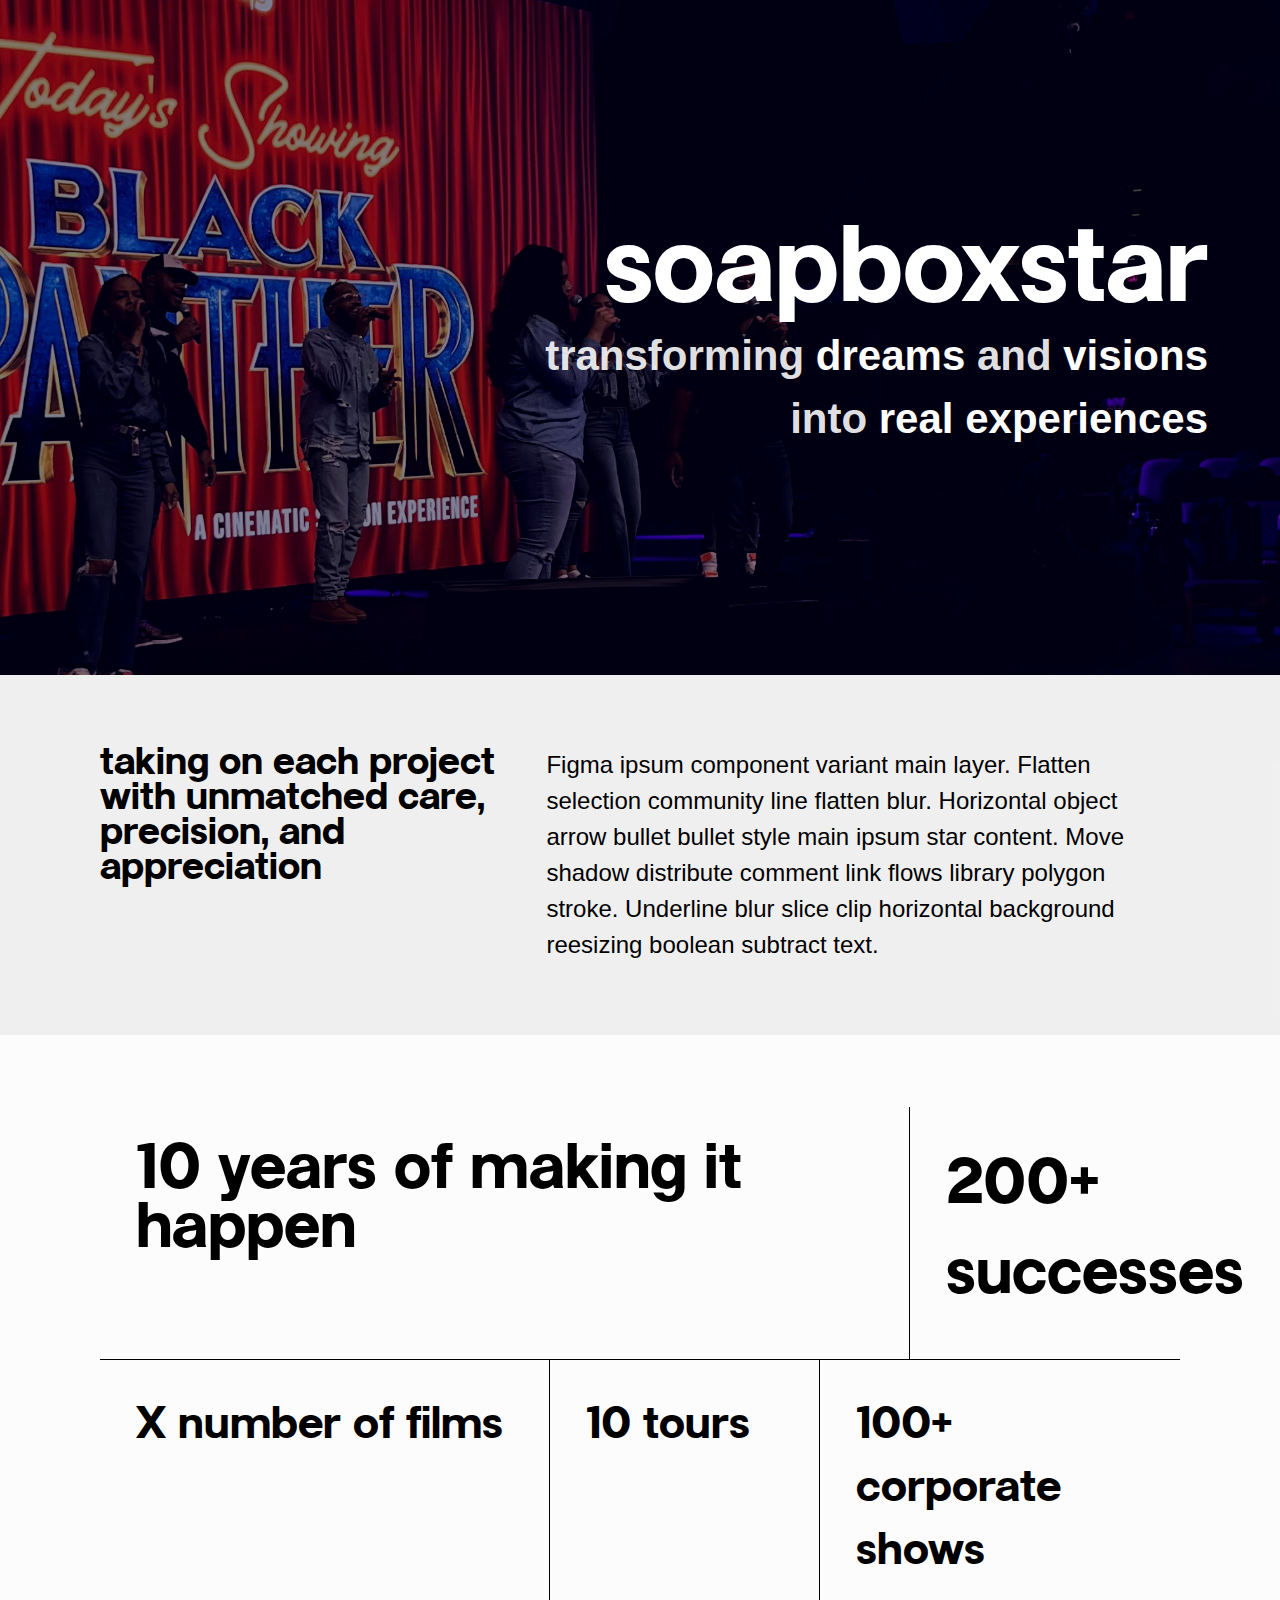
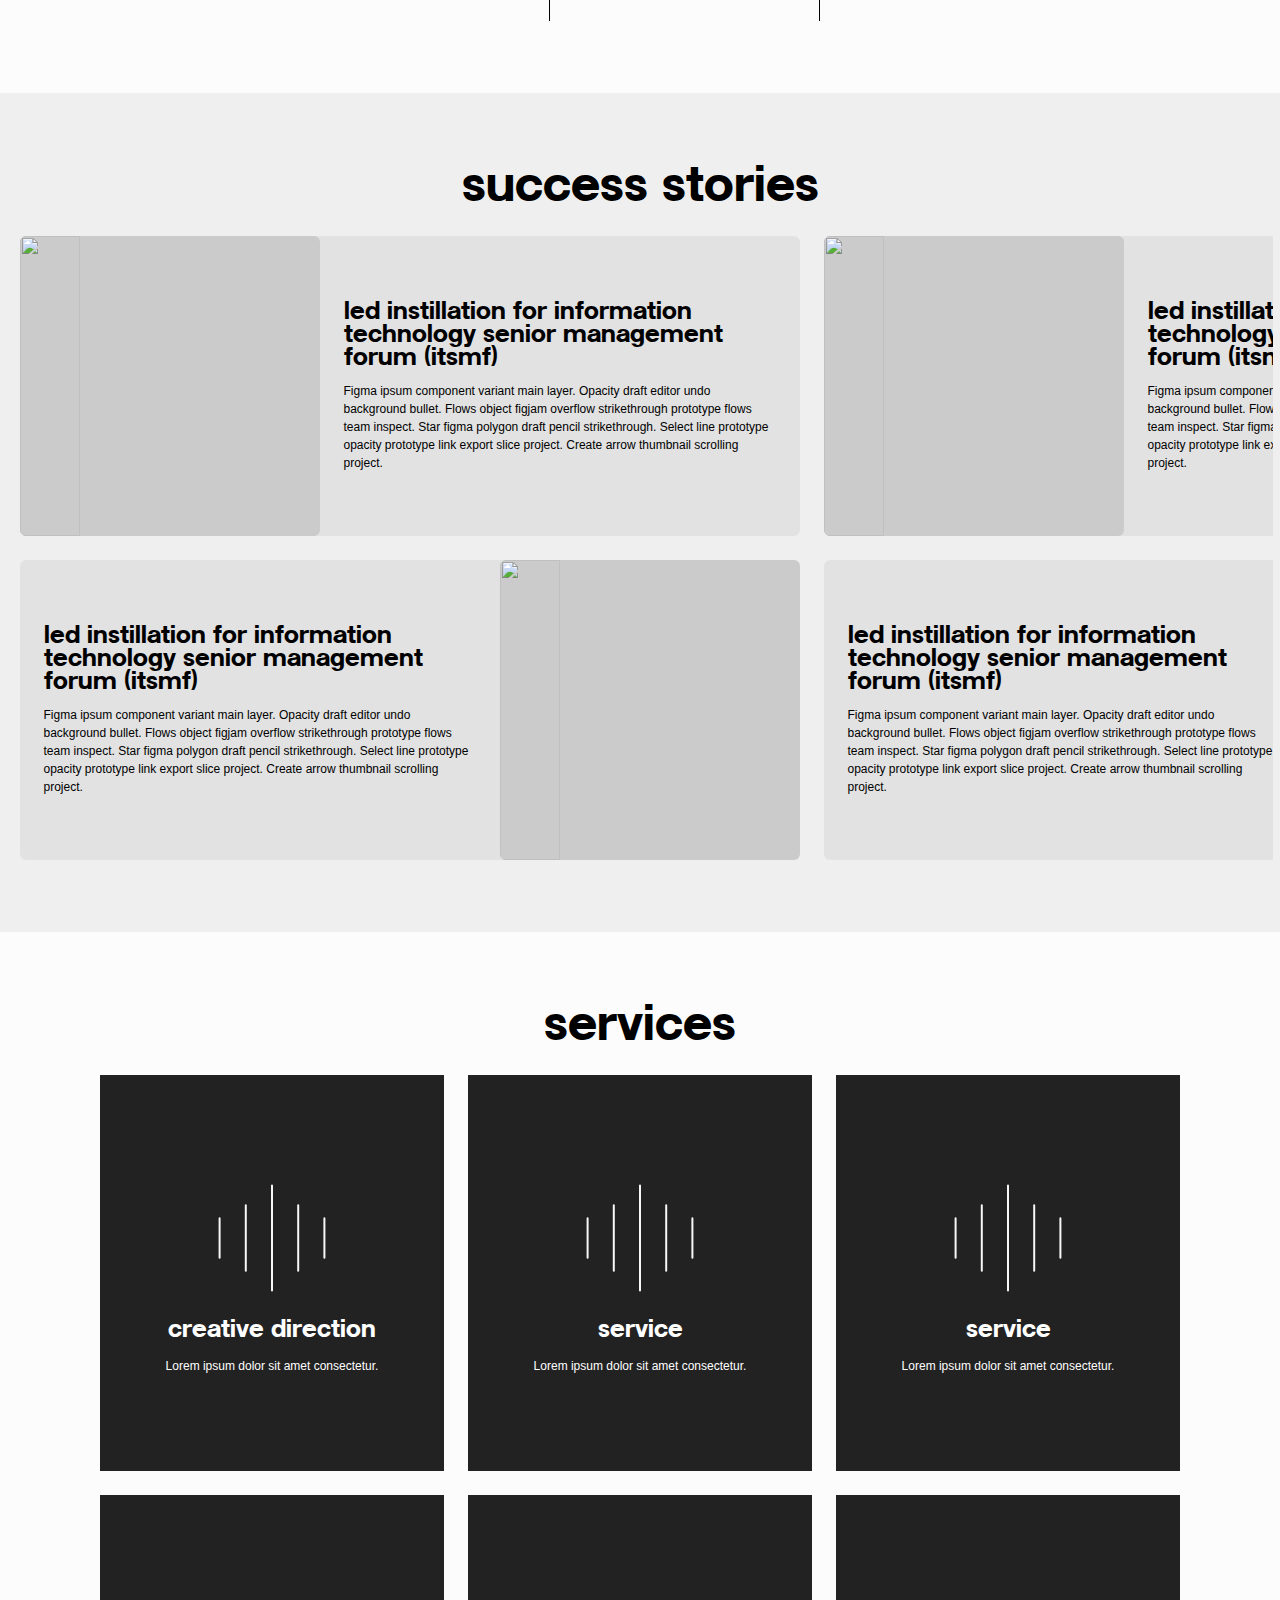
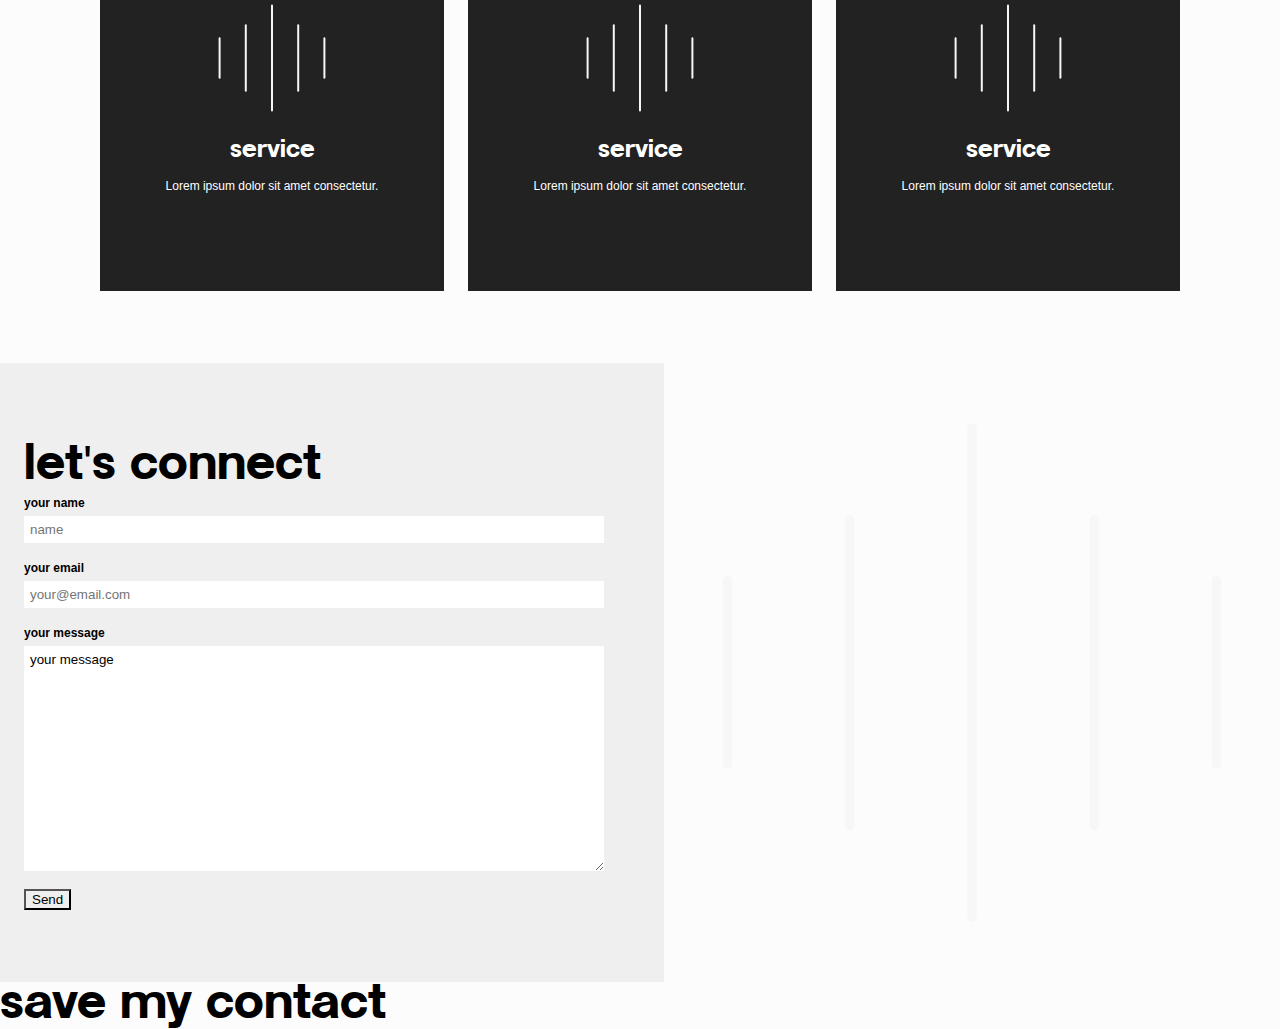
==== index.html @ dbedad02 "Initial commit" ====
<!DOCTYPE html>
<html lang="en">
<head>
    <meta charset="UTF-8">
    <meta name="viewport" content="width=device-width, initial-scale=1.0">
    <title>Soap Box Star Productions</title>
    <link rel="stylesheet" href="styles.css">
</head>
<body>
    <header style="background-image: url(assets/imgs/IMG_0118-d.jpg);">
        <h1>soapboxstar</h1>
        <p class="sub">
            transforming <span>dreams</span> and <span>visions</span> into <span>real experiences</span>
        </p>
    </header>
    <div id="brands" class="marquee"></div>
    <section id="mission">
        <div class="wrap-md row" data-row-alt="wrap">
            <h2>Taking on each project with unmatched care, precision, and appreciation</h2>
            <p>Figma ipsum component variant main layer. Flatten selection community line flatten blur. Horizontal object arrow bullet bullet style main ipsum star content. Move shadow distribute comment link flows library polygon stroke. Underline blur slice clip horizontal background reesizing boolean subtract text.</p>
        </div>
    </section>
    <section id="stats">
        <div class="bento wrap-md" >
            <h2>10 Years of Making It Happen</h2>
            <p class="major">200+ successes</p>
            <p>X number of films</p>
            <p>10 tours</p>
            <p>100+ corporate shows</p>
        </div>
    </section>
    <section id="success-stories" class="col">
        <h2>Success Stories</h2>
        <div class="wrapper col">
            <div class="overflow-h">
                <div class="story">
                    <img src="assets/imgs/IMG_0026.jpg" alt="">
                    <div class="txt">
                        <h3>LED instillation for information technology senior management forum (ITSMF)</h3>
                        <p>Figma ipsum component variant main layer. Opacity draft editor undo background bullet. Flows object figjam overflow strikethrough prototype flows team inspect. Star figma polygon draft pencil strikethrough. Select line prototype opacity prototype link export slice project. Create arrow thumbnail scrolling project.</p>
                    </div>
                </div>
                <div class="story">
                    <img src="assets/imgs/IMG_0118.jpg" alt="">
                    <div class="txt">
                        <h3>LED instillation for information technology senior management forum (ITSMF)</h3>
                        <p>Figma ipsum component variant main layer. Opacity draft editor undo background bullet. Flows object figjam overflow strikethrough prototype flows team inspect. Star figma polygon draft pencil strikethrough. Select line prototype opacity prototype link export slice project. Create arrow thumbnail scrolling project.</p>
                    </div>
                </div>
                <div class="story">
                    <img src="assets/imgs/813BD216-D20A-4AAC-841A-E7C0507E3CD6.JPG" alt="">
                    <div class="txt">
                        <h3>LED instillation for information technology senior management forum (ITSMF)</h3>
                        <p>Figma ipsum component variant main layer. Opacity draft editor undo background bullet. Flows object figjam overflow strikethrough prototype flows team inspect. Star figma polygon draft pencil strikethrough. Select line prototype opacity prototype link export slice project. Create arrow thumbnail scrolling project.</p>
                    </div>
                </div>
            </div>
            <div class="overflow-h">
                <div class="story">
                    <img src="assets/imgs/IMG_0456.jpg" alt="">
                    <div class="txt">
                        <h3>LED instillation for information technology senior management forum (ITSMF)</h3>
                        <p>Figma ipsum component variant main layer. Opacity draft editor undo background bullet. Flows object figjam overflow strikethrough prototype flows team inspect. Star figma polygon draft pencil strikethrough. Select line prototype opacity prototype link export slice project. Create arrow thumbnail scrolling project.</p>
                    </div>
                </div>
                <div class="story">
                    <img src="assets/imgs/IMG_0468.jpg" alt="">
                    <div class="txt">
                        <h3>LED instillation for information technology senior management forum (ITSMF)</h3>
                        <p>Figma ipsum component variant main layer. Opacity draft editor undo background bullet. Flows object figjam overflow strikethrough prototype flows team inspect. Star figma polygon draft pencil strikethrough. Select line prototype opacity prototype link export slice project. Create arrow thumbnail scrolling project.</p>
                    </div>
                </div>
                <div class="story">
                    <img src="assets/imgs/IMG_0778.jpg" alt="">
                    <div class="txt">
                        <h3>LED instillation for information technology senior management forum (ITSMF)</h3>
                        <p>Figma ipsum component variant main layer. Opacity draft editor undo background bullet. Flows object figjam overflow strikethrough prototype flows team inspect. Star figma polygon draft pencil strikethrough. Select line prototype opacity prototype link export slice project. Create arrow thumbnail scrolling project.</p>
                    </div>
                </div>
            </div>
        </div>
    </section>
    <section id="services">
        <div class="wrap-md col">
            <h2>Services</h2>
            <div class="row" data-row-alt="wrap" data-layout-type="tiles">
                <div class="service">
                    <img src="assets/svg/default.svg" alt="">
                    <h3>Creative Direction</h3>
                    <p>Lorem ipsum dolor sit amet consectetur. </p>
                </div>
                <div class="service">
                    <img src="assets/svg/default.svg" alt="">
                    <h3>Service</h3>
                    <p>Lorem ipsum dolor sit amet consectetur. </p>
                </div>
                <div class="service">
                    <img src="assets/svg/default.svg" alt="">
                    <h3>Service</h3>
                    <p>Lorem ipsum dolor sit amet consectetur. </p>
                </div>
                <div class="service">
                    <img src="assets/svg/default.svg" alt="">
                    <h3>Service</h3>
                    <p>Lorem ipsum dolor sit amet consectetur. </p>
                </div>
                <div class="service">
                    <img src="assets/svg/default.svg" alt="">
                    <h3>Service</h3>
                    <p>Lorem ipsum dolor sit amet consectetur. </p>
                </div>
                <div class="service">
                    <img src="assets/svg/default.svg" alt="">
                    <h3>Service</h3>
                    <p>Lorem ipsum dolor sit amet consectetur. </p>
                </div>
            </div>
        </div>
    </section>
    <section id="contact">
        <form action="https://formsubmit.co/your@email.com" method="POST">
            <h2>Let's Connect</h2>
            <label for="name">Your Name</label>
            <input type="text" name="name" placeholder="name" required>
            <label for="email">Your Email</label>
            <input type="email" name="email" placeholder="your@email.com" required>
            <label for="message">Your Message</label>
            <textarea name="message" id="">Your Message</textarea>
            <button type="submit">Send</button>
       </form>
        <img src="assets/svg/default.svg" alt="">
    </section>
    <footer>
        <h2>Save My Contact</h2>
    </footer>
</body>
</html>
---- styles.css ----
/* Fonts */
@font-face {
    font-family: "Soap Box Star";
    src:
        url("assets/fonts/Helotypo.woff2") format("woff");
}


html {
    scroll-behavior: smooth;
}

body {
    padding: 0;
    margin: 0;
    background-color: hsl(0,0%,99%);

    * {
        transition: all .5s ease-in;
        -moz-transition: all .5s ease-in;
        -ms-transition: all .5s ease-in;
        -o-transition: all .5s ease-in;
        -webkit-transition: all .5s ease-in;
        -moz-box-sizing: border-box;
        -webkit-box-sizing: border-box;
        box-sizing: border-box;

        -webkit-appearance: none;
        -moz-appearance: none;
        appearance: none;
    }
}

header {
    min-height: 75vh;
    display: flex;
    flex-direction: column;
    gap: 0rem;
    justify-content: center;
    align-items: flex-end;
    padding: 2rem 6rem;
    background-color: hsla(0, 0%, 0%, .1);
    background-position: right 35%;
    background-size: 150%;

    h1 {
        font-size: calc(3rem + 5vw);
        color: white;
    }

    .sub {
        max-width: 60rem;
        font-size: 3.5rem;
        text-align: right;
        font-weight: 600;
        color: hsla(0, 0%, 100%, .9);

        span {
            color: white;
        }
    }
}

@media (max-width: 50rem) {
    header {
        align-items: center;

        p,
        h1,
        .sub {
            text-align: center;
        }

        .sub {
            font-size: 1.3rem;
        }
    }
}

h1,
h2,
h3,
h4,
h5,
h6 {
    font-family: "Soap Box Star", Arial, Helvetica, sans-serif;
    font-weight: 400;
    text-transform: lowercase;
}

h2 {
    font-size: 4rem;
}

h3 {
    font-size: 2rem;
}

p {
    font-family: Arial, Helvetica, sans-serif;
    line-height: 150%;
}

label,input,textarea{
    font-family: Arial, Helvetica, sans-serif;
    text-transform: lowercase;
}
label{
    font-weight: 600;
}

* {
    margin: 0;
}

:root {
    font-size: 12px;
}

.wrap-md {
    max-width: 90rem;
}

#stats,
#services,
#mission {
    display: flex;
    flex-direction: column;
    padding: 6rem 2rem;
    align-items: center;
    justify-content: center;
}

#services h2 {
    text-align: center;
}

#mission {
    background-color: hsla(0, 0%, 0%, .05);

    .row {
        &>*:nth-child(1) {
            flex: 2;
            font-size: 3rem;
        }

        &>*:nth-child(2) {
            flex: 3;
            font-size: 2rem;
        }
    }
}

.bento {
    width: 100%;

    * {
        font-family: "Soap Box Star", Arial, Helvetica, sans-serif;
    }

    &>* {
        padding: 3rem;
        vertical-align: middle;
    }

    &>*:nth-child(3),
    &>*:nth-child(4),
    &>*:nth-child(5) {
        font-size: 3.5rem;
    }

    &>*:nth-child(1),
    &>*:nth-child(2) {
        font-size: 5rem;
    }
}

@media(min-width: 995px) {
    .bento {

        display: grid;
        grid-template-columns: repeat(12, 1fr);

        &>*:nth-child(3),
        &>*:nth-child(4),
        &>*:nth-child(5) {
            border-top: 1px solid black;
        }

        &>*:nth-child(3),
        &>*:nth-child(4) {
            border-right: 1px solid black;
        }

        &>*:nth-child(1) {
            grid-column: span 9;
            border-right: 1px solid black;
        }

        &>*:nth-child(2) {
            grid-column: span 3;
        }

        &>*:nth-child(3) {
            grid-column: span 5;
        }

        &>*:nth-child(4) {
            grid-column: span 3;
        }

        &>*:nth-child(5) {
            grid-column: span 4;
        }
    }
}

@media (max-width: 995px) {
    .bento {
        display: flex;
        flex-direction: row;
        gap: 0;
        flex-wrap: wrap;

        &>*,
        &>*:nth-child(1),
        &>*:nth-child(2) {
            flex: 1;
            min-width: 27rem;
            border: none;
            text-align: center;
            font-size: 3.5rem;
            font-weight: 600;
        }

        &>*:nth-child(1),
        &>*:nth-child(3) {
            border-right: 1px solid black;
        }

        &>*:nth-child(3),
        &>*:nth-child(4),
        &>*:nth-child(5) {
            border-top: 1px solid black;
        }
    }
}

@media (max-width: 720px) {
    .bento {
        gap: 1rem;
        flex-direction: column;

        &>*,
        &>*:nth-child(1),
        &>*:nth-child(2),
        &>*:nth-child(3),
        &>*:nth-child(4),
        &>*:nth-child(5) {
            border: none;
            border-right: none;
            border-top: none;
            background-color: hsla(0, 0%, 0%, .05);
            font-size: 2rem;
            line-height: 125%;
            padding: 2rem 1rem;
        }
    }
}

.row {
    display: flex;
    flex-direction: row;
    gap: 2rem;

    &[data-row-alt="wrap"] {
        flex-wrap: wrap;

        &>* {
            display: flex;
            flex-direction: column;
            flex: 1;
            gap: 1.25rem;
            min-width: 25rem;
        }

        &[data-layout-type="tiles"]>* {
            padding: 2rem;
            min-height: 33rem;
            background-color: #222;
            color: white;
            align-items: center;
            justify-content: center;

            p{
                font-size: 1.5;
            }
        }
    }
}


.col {
    display: flex;
    flex-direction: column;
    gap: 2rem;
}

#success-stories {
    display: flex;
    flex-direction: column;
    padding: 6rem 2rem;
    align-items: center;
    justify-content: center;
    background-color: hsla(0, 0%, 0%, .05);

    h2{
        text-align: center;
    }
}

.overflow-h {
    display: flex;
    flex-direction: row;
    width: calc(100vw - 1.25rem);
    overflow-x: auto;
    gap: 2rem;
    scroll-snap-type: x mandatory;
    /* justify-content: center; */
    padding: 0 1rem;

    &:nth-child(2)>*{
        flex-direction: row-reverse;
    }

    &>* {
        display: flex;
        flex-direction: row;
        gap: 0px;
        border-radius: .5rem;
        background-color: hsla(0, 0%, 0%, .05);
        scroll-snap-align: center;
        justify-content: center;
        align-items: center;
        /* overflow: hidden; */

        img {
            width: 20%;
            height: 25rem;
            flex-grow: 0;
            flex: 0;
            max-width: 30%;
            min-width: 25rem;
            border-radius: .5rem;
            background-color: hsla(0, 0%, 0%, .1);
            object-fit: cover;
        }

        &>.txt {
            padding: 2rem;
            display: flex;
            flex-direction: column;
            gap: 1rem;
            flex: 3;
            width: 70%;
            min-width: 40rem;

            &h3 {
                font-size: 2rem;
                line-height: 125%;
            }
        }
    }
}

@media (max-width: 60rem) {
    .overflow-h>*,.overflow-h:nth-child(2)>*{
        flex-direction: column;
        width: 75vw;

        .txt{
            width: 100%;
            min-width: 0;
            /* flex: 1; */
        }
    }
}


#success-stories .overflow-h::-webkit-scrollbar {
    width: 5px;
    height: 3px;
    margin: 2px 2px;
    padding: 5px 5px;
}

#success-stories .overflow-h::-webkit-scrollbar-track {
    background-color: hsla(0, 0%, 0%, 0);
}

#success-stories .overflow-h::-webkit-scrollbar-thumb {
    background-color: hsla(0, 0%, 0%, .0);
    width: 1px;
    transition: 1s all;
}

#success-stories .overflow-h::-webkit-scrollbar-thumb:hover {
    background-color: hsla(0, 0%, 0%, .0);
}

#contact{
    display: flex;
    flex-direction: row;
    flex-wrap: wrap;

    &>*{
        min-width: 300px;
        flex: 1;
    }
    form{
        display: flex;
        flex-direction: column;
        padding: 6rem 2rem;
        justify-content: center;
        align-items: flex-start;
        gap: .5rem;
        background-color: hsla(0, 0%, 0%, .05);

        &>*{
            text-align: left;
            width: 100%;
            max-width: 580px;
        }

        input,textarea{
            padding: .5rem;
            outline: none;
            border:none;
            margin-bottom: 1rem;
        }

        textarea{
            min-height: 225px;
        }

        button{
            width: fit-content;
        }
    }
}
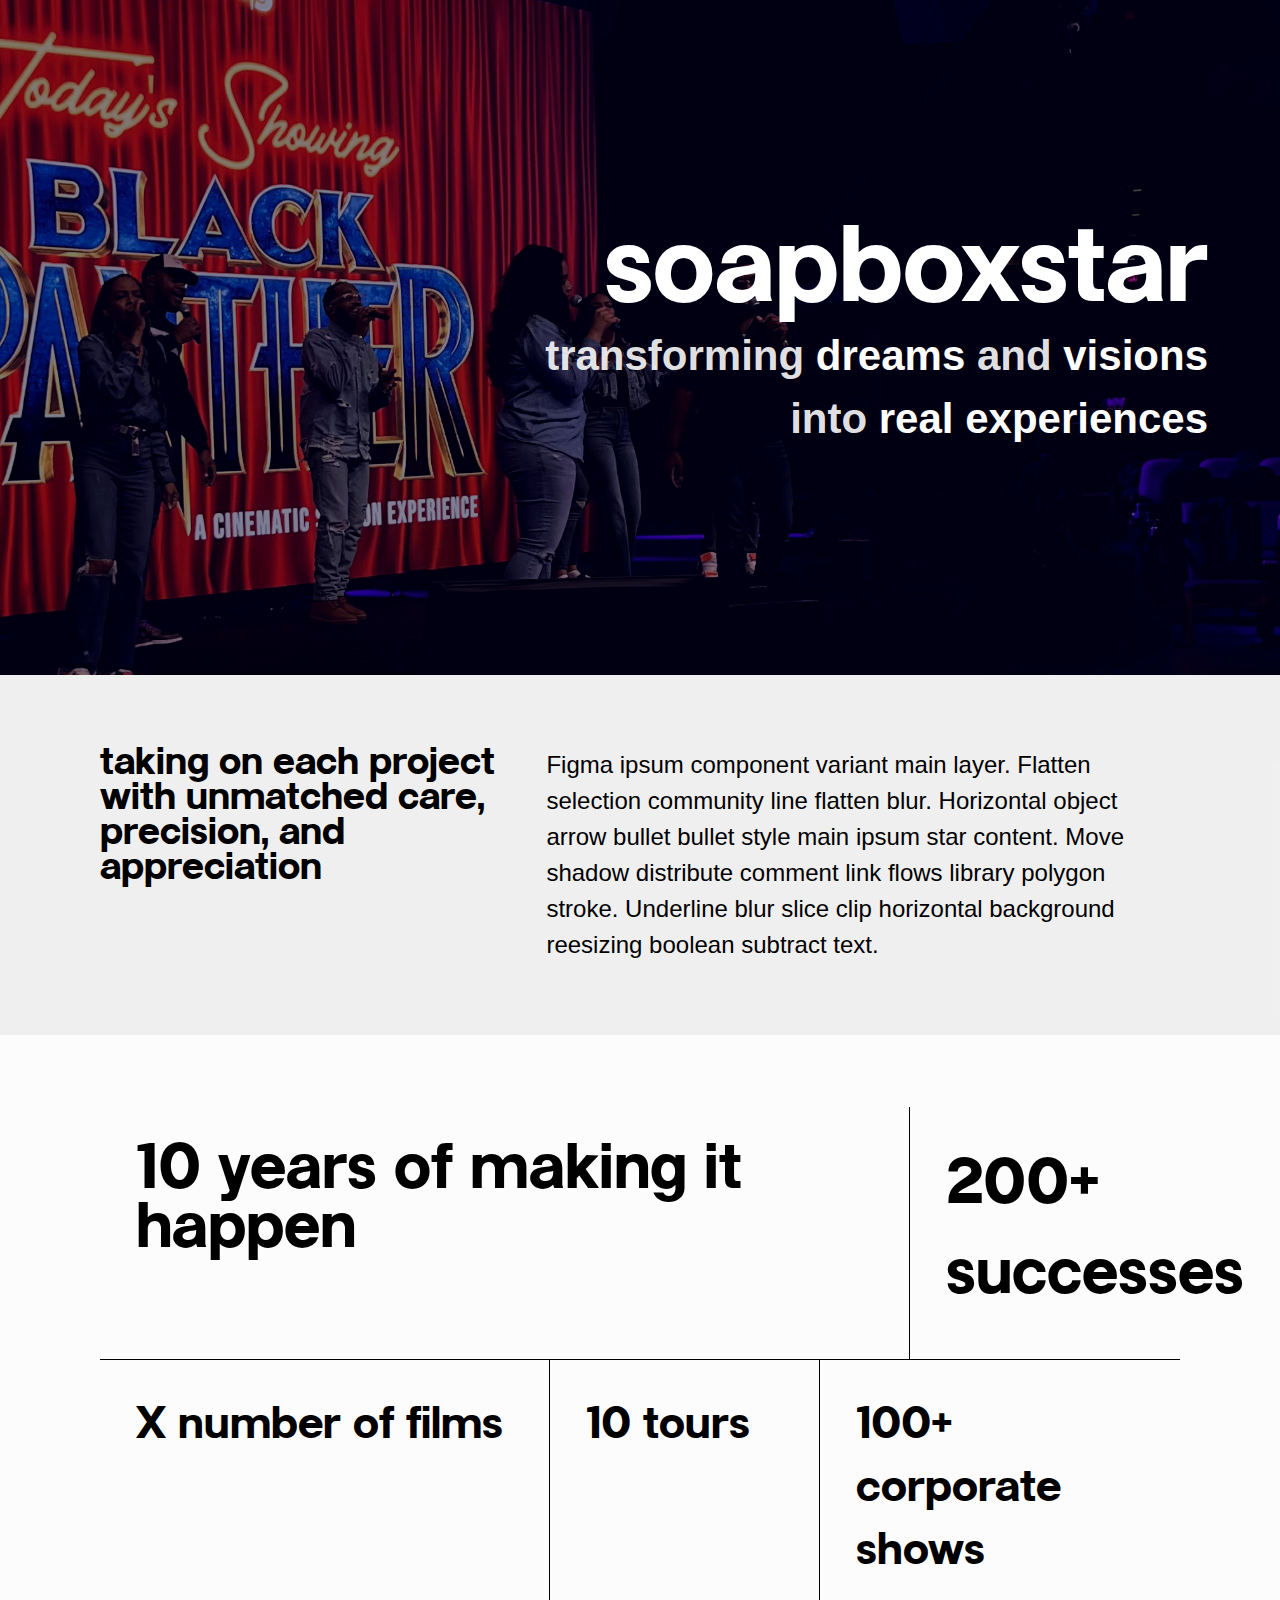
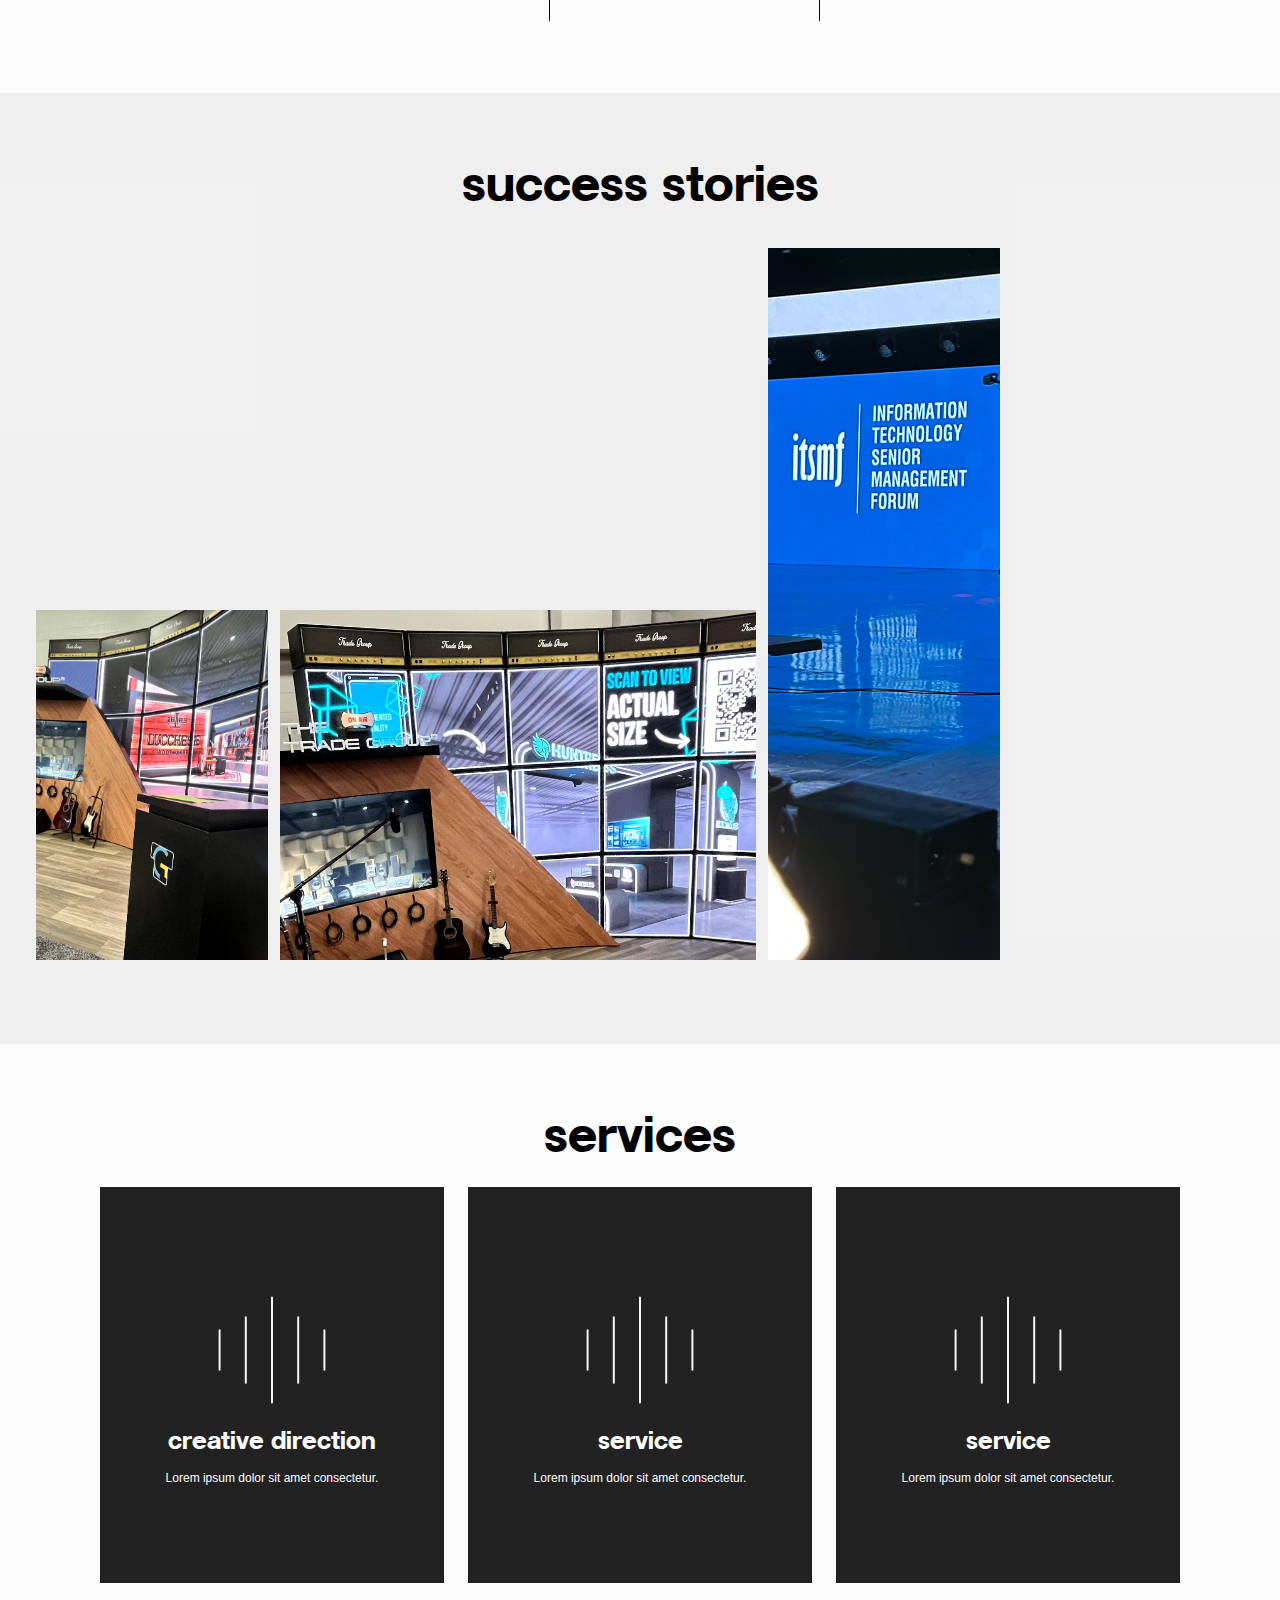
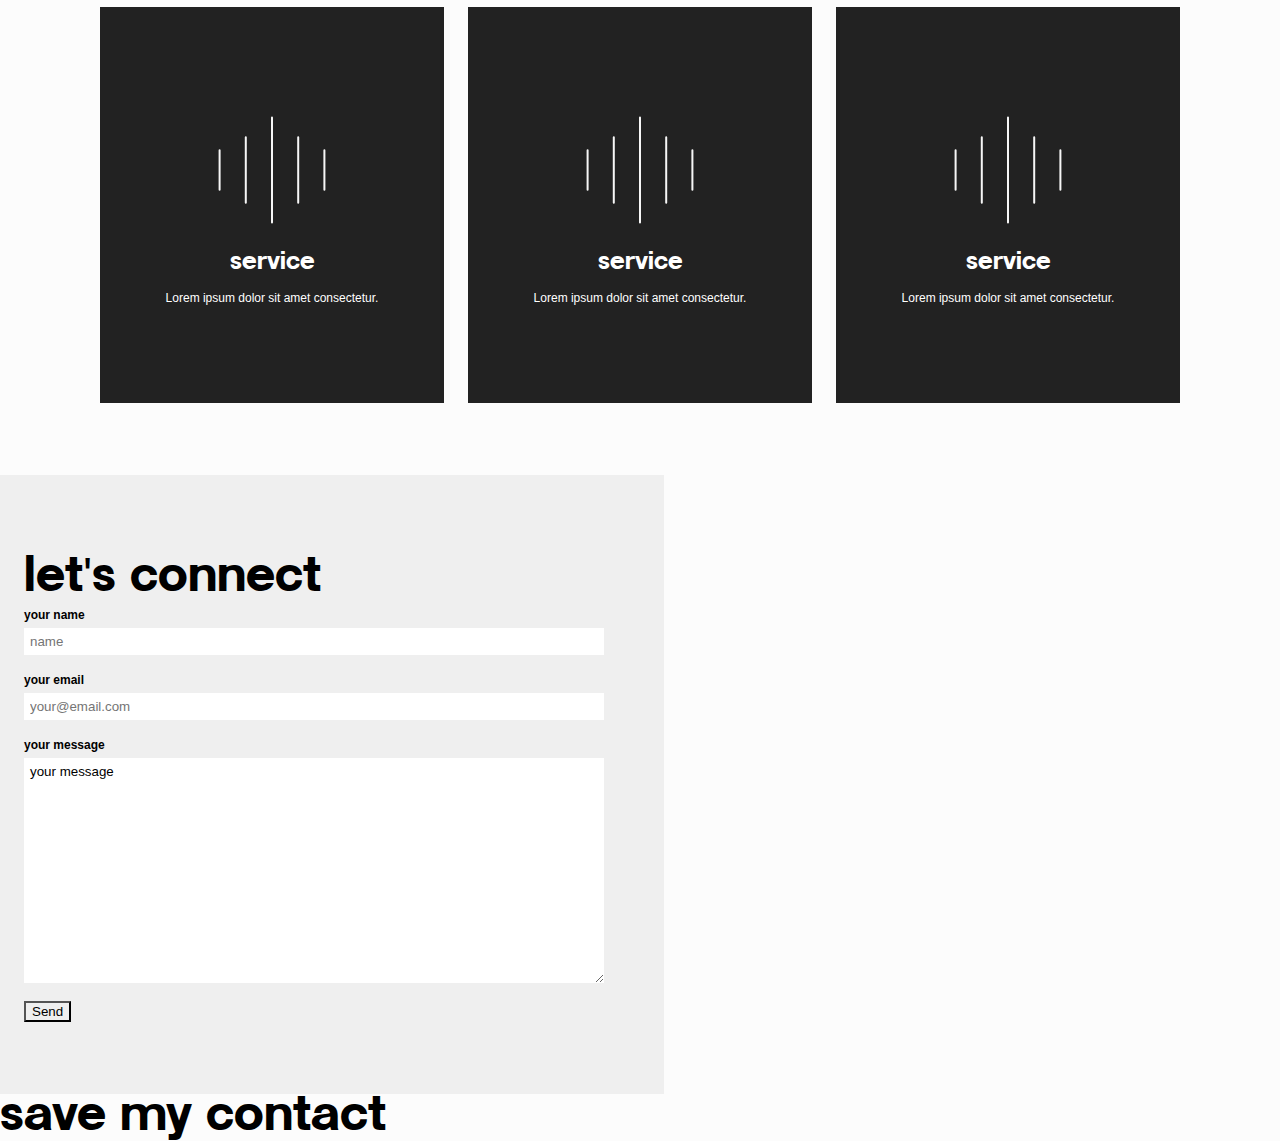
==== commit a1af4917: "This is an update to modify the success stories" ====
--- a/index.html
+++ b/index.html
@@ -31,51 +31,41 @@
     </section>
     <section id="success-stories" class="col">
         <h2>Success Stories</h2>
-        <div class="wrapper col">
-            <div class="overflow-h">
-                <div class="story">
-                    <img src="assets/imgs/IMG_0026.jpg" alt="">
-                    <div class="txt">
-                        <h3>LED instillation for information technology senior management forum (ITSMF)</h3>
-                        <p>Figma ipsum component variant main layer. Opacity draft editor undo background bullet. Flows object figjam overflow strikethrough prototype flows team inspect. Star figma polygon draft pencil strikethrough. Select line prototype opacity prototype link export slice project. Create arrow thumbnail scrolling project.</p>
-                    </div>
-                </div>
-                <div class="story">
-                    <img src="assets/imgs/IMG_0118.jpg" alt="">
-                    <div class="txt">
-                        <h3>LED instillation for information technology senior management forum (ITSMF)</h3>
-                        <p>Figma ipsum component variant main layer. Opacity draft editor undo background bullet. Flows object figjam overflow strikethrough prototype flows team inspect. Star figma polygon draft pencil strikethrough. Select line prototype opacity prototype link export slice project. Create arrow thumbnail scrolling project.</p>
-                    </div>
-                </div>
-                <div class="story">
-                    <img src="assets/imgs/813BD216-D20A-4AAC-841A-E7C0507E3CD6.JPG" alt="">
-                    <div class="txt">
-                        <h3>LED instillation for information technology senior management forum (ITSMF)</h3>
-                        <p>Figma ipsum component variant main layer. Opacity draft editor undo background bullet. Flows object figjam overflow strikethrough prototype flows team inspect. Star figma polygon draft pencil strikethrough. Select line prototype opacity prototype link export slice project. Create arrow thumbnail scrolling project.</p>
-                    </div>
+        <div class="grid">
+            <div class="story" style="background-image: url(assets/imgs/IMG_0026.jpg);">
+                <div class="popup-wrap col">
+                    <h3>Name of Work</h3>
+                    <p>Brief description</p>
                 </div>
             </div>
-            <div class="overflow-h">
-                <div class="story">
-                    <img src="assets/imgs/IMG_0456.jpg" alt="">
-                    <div class="txt">
-                        <h3>LED instillation for information technology senior management forum (ITSMF)</h3>
-                        <p>Figma ipsum component variant main layer. Opacity draft editor undo background bullet. Flows object figjam overflow strikethrough prototype flows team inspect. Star figma polygon draft pencil strikethrough. Select line prototype opacity prototype link export slice project. Create arrow thumbnail scrolling project.</p>
-                    </div>
+            <div class="story" style="background-image: url(assets/imgs/IMG_0118.jpg);">
+                <div class="popup-wrap col">
+                    <h3>Name of Work</h3>
+                    <p>Brief description</p>
                 </div>
-                <div class="story">
-                    <img src="assets/imgs/IMG_0468.jpg" alt="">
-                    <div class="txt">
-                        <h3>LED instillation for information technology senior management forum (ITSMF)</h3>
-                        <p>Figma ipsum component variant main layer. Opacity draft editor undo background bullet. Flows object figjam overflow strikethrough prototype flows team inspect. Star figma polygon draft pencil strikethrough. Select line prototype opacity prototype link export slice project. Create arrow thumbnail scrolling project.</p>
-                    </div>
+            </div>
+            <div class="story" style="background-image: url(assets/imgs/mg3.png);">
+                <div class="popup-wrap col">
+                    <h3>Name of Work</h3>
+                    <p>Brief description</p>
                 </div>
-                <div class="story">
-                    <img src="assets/imgs/IMG_0778.jpg" alt="">
-                    <div class="txt">
-                        <h3>LED instillation for information technology senior management forum (ITSMF)</h3>
-                        <p>Figma ipsum component variant main layer. Opacity draft editor undo background bullet. Flows object figjam overflow strikethrough prototype flows team inspect. Star figma polygon draft pencil strikethrough. Select line prototype opacity prototype link export slice project. Create arrow thumbnail scrolling project.</p>
-                    </div>
+            </div>
+            <div class="story" style="background-image: url(assets/imgs/IMG_0778.jpg);">
+                <div class="popup-wrap col">
+                    <h3>Name of Work</h3>
+                    <p>Brief description</p>
+                </div>
+            </div>
+            <div class="story" style="background-image: url(assets/imgs/img5.png);">
+                <div class="popup-wrap col">
+                    <h3>Name of Work</h3>
+                    <p>Brief description</p>
+                </div>
+            </div>
+            <div class="story" style="background-image: url(assets/imgs/img6.png);">
+                <div class="popup-wrap col">
+                    <h3>Name of Work</h3>
+                    <p>Brief description</p>
                 </div>
             </div>
         </div>
@@ -128,7 +118,7 @@
             <textarea name="message" id="">Your Message</textarea>
             <button type="submit">Send</button>
        </form>
-        <img src="assets/svg/default.svg" alt="">
+        <img src="assets/imgs/IMG_0026.jpg" alt="">
     </section>
     <footer>
         <h2>Save My Contact</h2>
--- a/styles.css
+++ b/styles.css
@@ -13,7 +13,7 @@
 body {
     padding: 0;
     margin: 0;
-    background-color: hsl(0,0%,99%);
+    background-color: hsl(0, 0%, 99%);
 
     * {
         transition: all .5s ease-in;
@@ -101,11 +101,14 @@
     line-height: 150%;
 }
 
-label,input,textarea{
+label,
+input,
+textarea {
     font-family: Arial, Helvetica, sans-serif;
     text-transform: lowercase;
 }
-label{
+
+label {
     font-weight: 600;
 }
 
@@ -268,6 +271,87 @@
     }
 }
 
+.grid {
+    width: 100%;
+    display: grid;
+    grid-template-columns: repeat(5, 1fr);
+    grid-template-rows: repeat(2, 350px);
+    gap: 1rem;
+    padding: 1rem;
+    
+    &>.story {
+        background-size: cover;
+        height: 100%;
+
+        .popup-wrap {
+            height: 100%;
+            display: flex;
+            flex-direction: column;
+            justify-content: center;
+            align-items: center;
+            text-align: center;
+            background-color: hsla(0, 0%, 100%, 90%);
+            height: 0px;
+            overflow: hidden;
+        }
+        
+        &:hover > .popup-wrap{
+            padding: 1rem;
+            height: 100%;
+        }
+
+        &:nth-child(1) {
+            grid-column: span 2;
+            background-position: 60% 50%;
+        }
+
+        &:nth-child(2) {
+            grid-column: span 1;
+        }
+
+        &:nth-child(3) {
+            grid-row: span 2;
+            background-position: 100% 10%;
+        }
+
+        &:nth-child(4) {
+            grid-row: span 2;
+            background-position: 65% 10%;
+        }
+
+        &:nth-child(5) {
+            grid-column: span 1;
+        }
+
+        &:nth-child(6) {
+            grid-column: span 2;
+            background-position: 60% 60%;
+        }
+    }
+}
+
+@media (max-width: 960px){
+    .grid{
+        grid-template-columns: repeat(3, 1fr);
+
+        &>.story{
+            grid-column: span 1!important;
+            grid-row: span 1!important;
+        }
+    }
+}
+
+@media (max-width: 720px){
+    .grid{
+        display: flex;
+        flex-direction: column;
+
+        &>.story{
+            height: 500px;
+        }
+    }
+}
+
 .row {
     display: flex;
     flex-direction: row;
@@ -292,7 +376,7 @@
             align-items: center;
             justify-content: center;
 
-            p{
+            p {
                 font-size: 1.5;
             }
         }
@@ -314,7 +398,7 @@
     justify-content: center;
     background-color: hsla(0, 0%, 0%, .05);
 
-    h2{
+    h2 {
         text-align: center;
     }
 }
@@ -329,7 +413,7 @@
     /* justify-content: center; */
     padding: 0 1rem;
 
-    &:nth-child(2)>*{
+    &:nth-child(2)>* {
         flex-direction: row-reverse;
     }
 
@@ -374,15 +458,25 @@
 }
 
 @media (max-width: 60rem) {
-    .overflow-h>*,.overflow-h:nth-child(2)>*{
+
+    .overflow-h>*,
+    .overflow-h:nth-child(2)>* {
         flex-direction: column;
         width: 75vw;
 
-        .txt{
+        .txt {
             width: 100%;
             min-width: 0;
             /* flex: 1; */
         }
+    }
+
+    .overflow-h>* img {
+        min-width: 0;
+        width: 100%;
+        max-width: 100%;
+        min-width: 0;
+        flex: auto;
     }
 }
 
@@ -408,16 +502,17 @@
     background-color: hsla(0, 0%, 0%, .0);
 }
 
-#contact{
+#contact {
     display: flex;
     flex-direction: row;
     flex-wrap: wrap;
 
-    &>*{
+    &>* {
         min-width: 300px;
         flex: 1;
     }
-    form{
+
+    form {
         display: flex;
         flex-direction: column;
         padding: 6rem 2rem;
@@ -426,24 +521,25 @@
         gap: .5rem;
         background-color: hsla(0, 0%, 0%, .05);
 
-        &>*{
+        &>* {
             text-align: left;
             width: 100%;
             max-width: 580px;
         }
 
-        input,textarea{
+        input,
+        textarea {
             padding: .5rem;
             outline: none;
-            border:none;
+            border: none;
             margin-bottom: 1rem;
         }
 
-        textarea{
+        textarea {
             min-height: 225px;
         }
 
-        button{
+        button {
             width: fit-content;
         }
     }
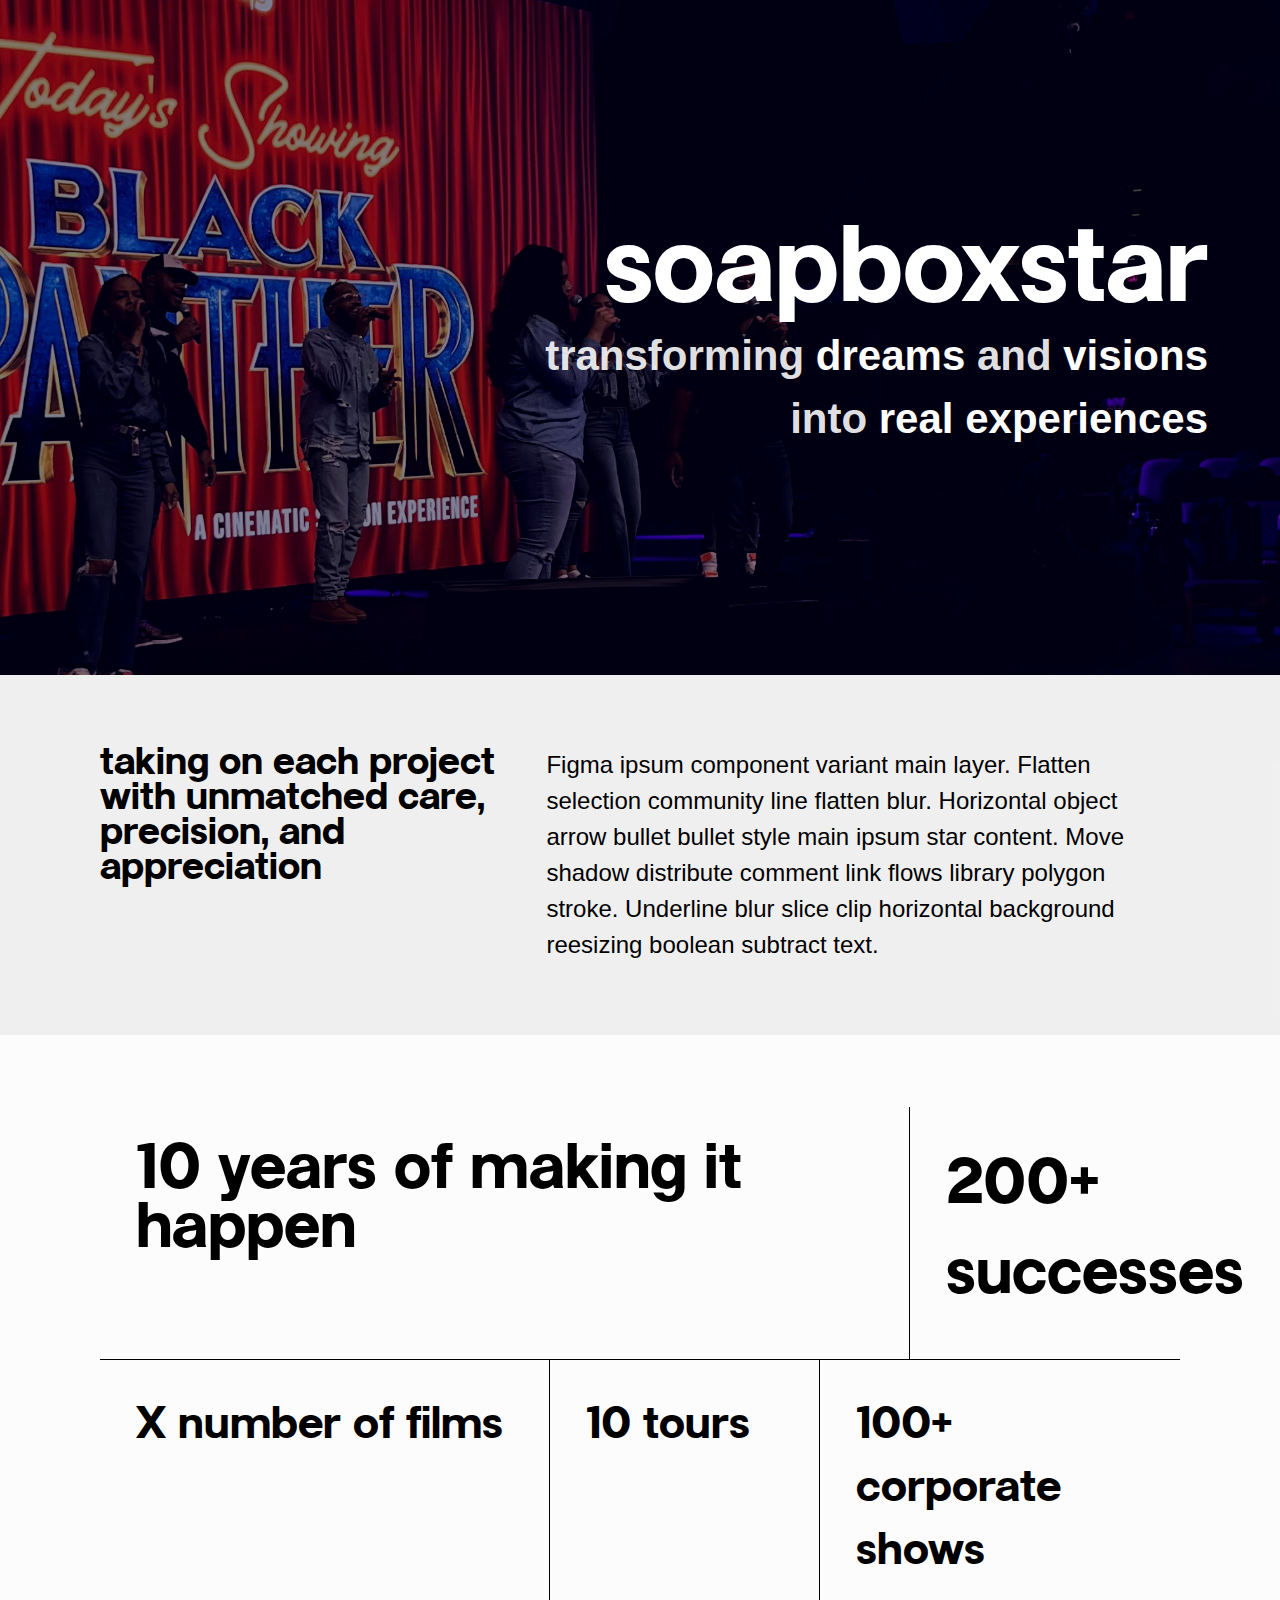
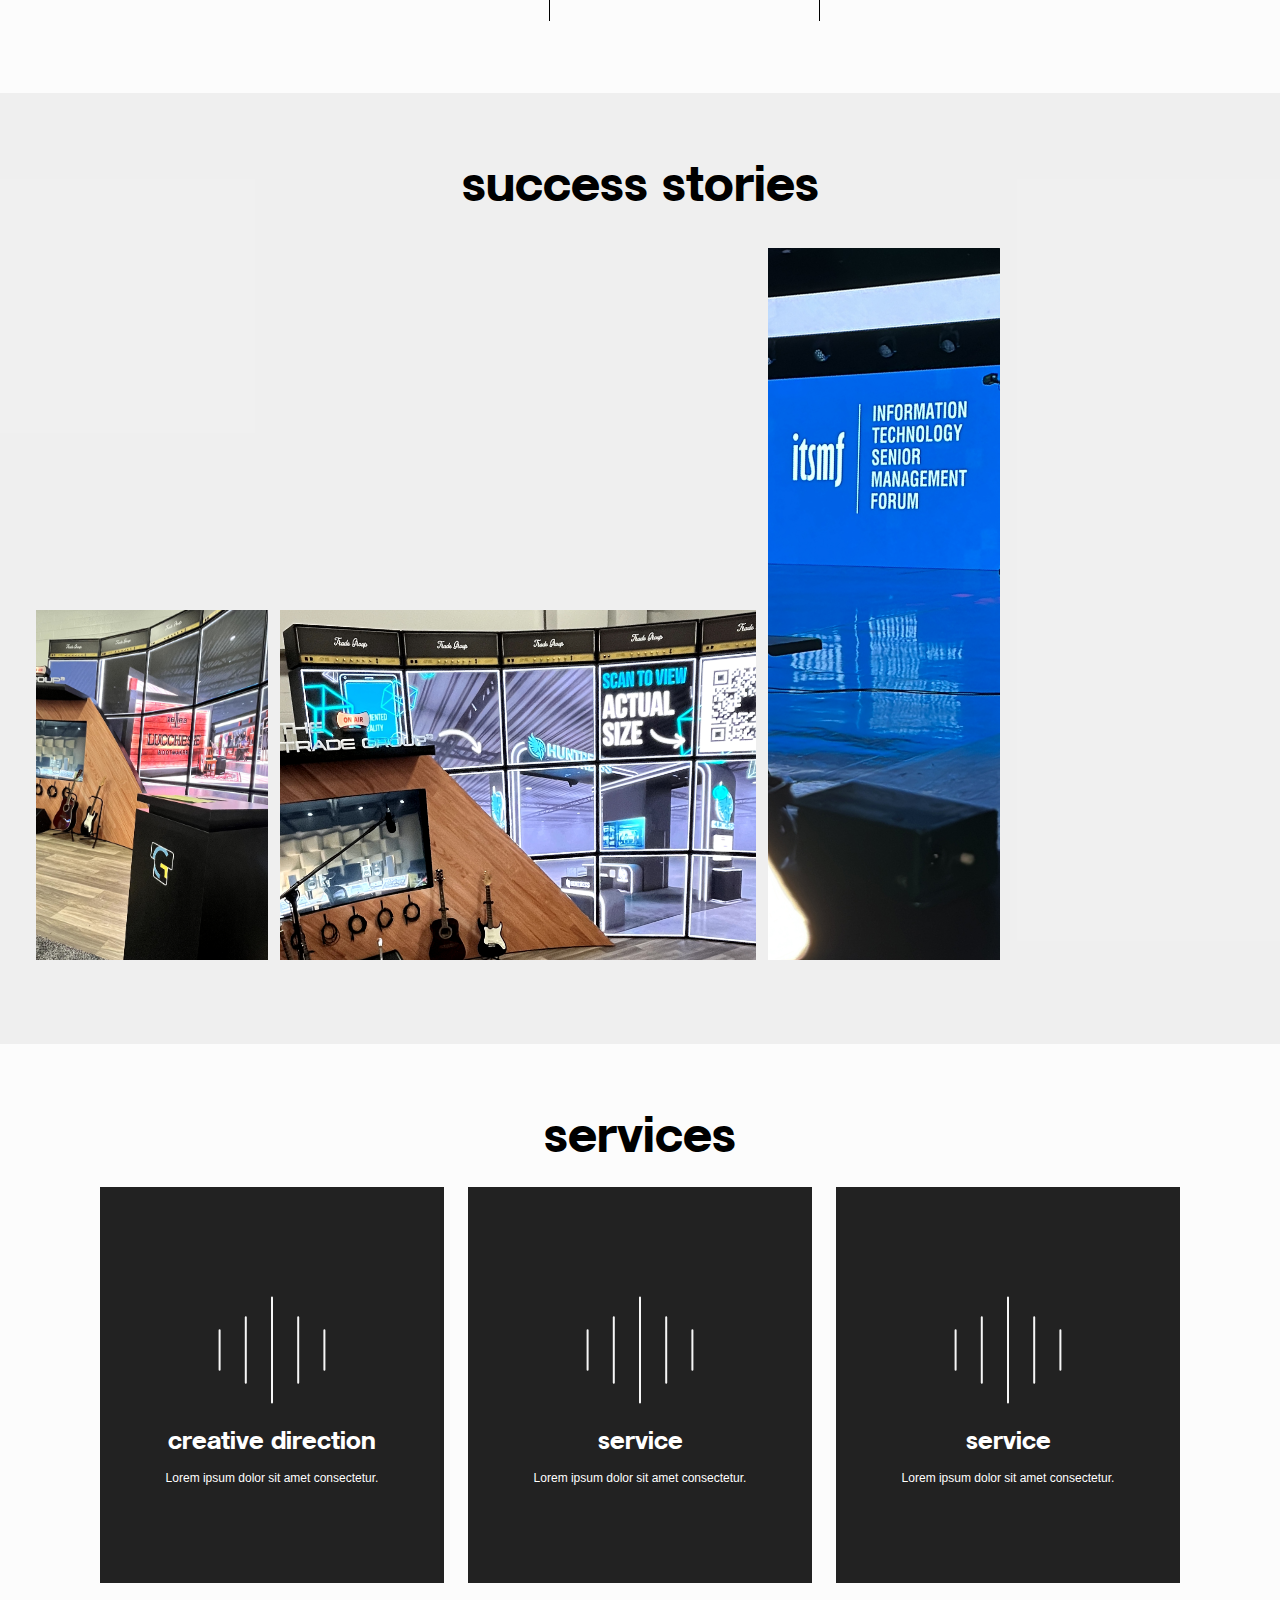
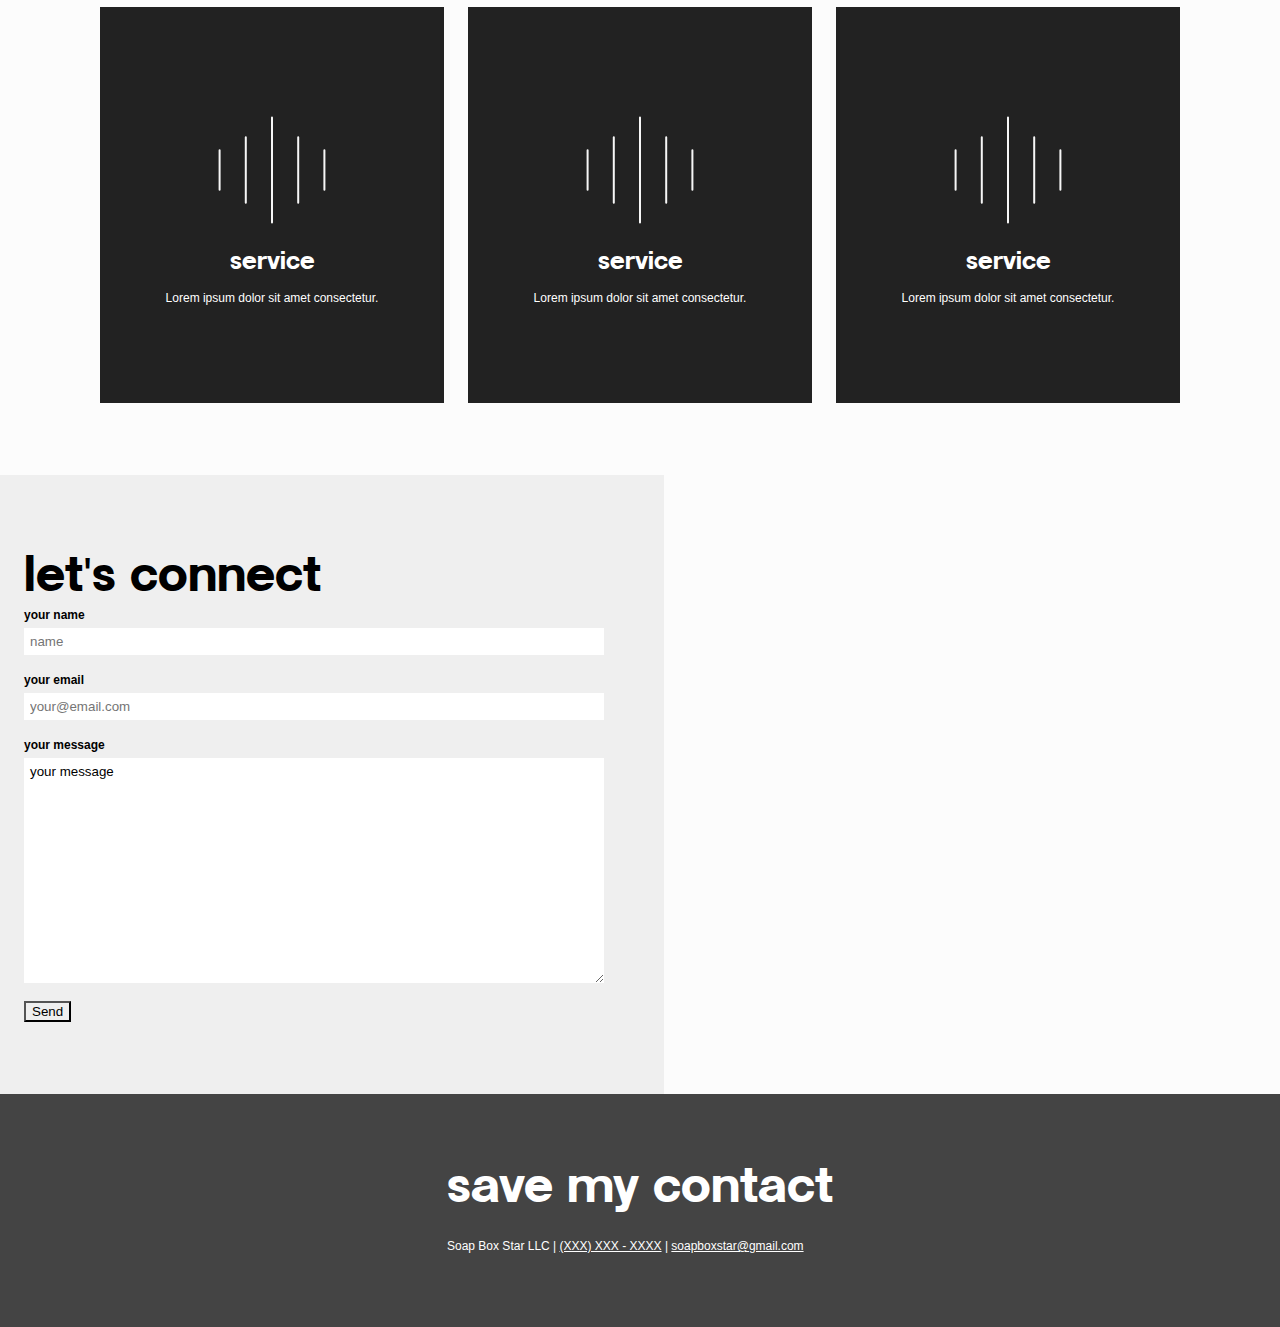
==== commit 7b3a7feb: "modifications, footer and contact" ====
--- a/index.html
+++ b/index.html
@@ -120,8 +120,11 @@
        </form>
         <img src="assets/imgs/IMG_0026.jpg" alt="">
     </section>
-    <footer>
-        <h2>Save My Contact</h2>
+    <footer class="col">
+        <div class="wrap-md col">
+            <h2>Save My Contact</h2>
+            <p>Soap Box Star LLC | <a href="">(XXX) XXX - XXXX</a> | <a href="">soapboxstar@gmail.com</a></p>
+        </div>
     </footer>
 </body>
 </html>--- a/styles.css
+++ b/styles.css
@@ -8,6 +8,7 @@
 
 html {
     scroll-behavior: smooth;
+    font-size: 12px;
 }
 
 body {
@@ -126,7 +127,7 @@
 
 #stats,
 #services,
-#mission {
+#mission, footer {
     display: flex;
     flex-direction: column;
     padding: 6rem 2rem;
@@ -325,7 +326,7 @@
 
         &:nth-child(6) {
             grid-column: span 2;
-            background-position: 60% 60%;
+            background-position: 80% 60%;
         }
     }
 }
@@ -543,4 +544,19 @@
             width: fit-content;
         }
     }
+
+    img{
+        max-height: 700px;
+        height: 100%;
+        min-height: 300px;
+    }
+}
+@media (max-width: 720px){
+    #contact img{
+        display: none;
+    }
+}
+footer{
+    background-color: #444;
+    *,a{color: white;}
 }